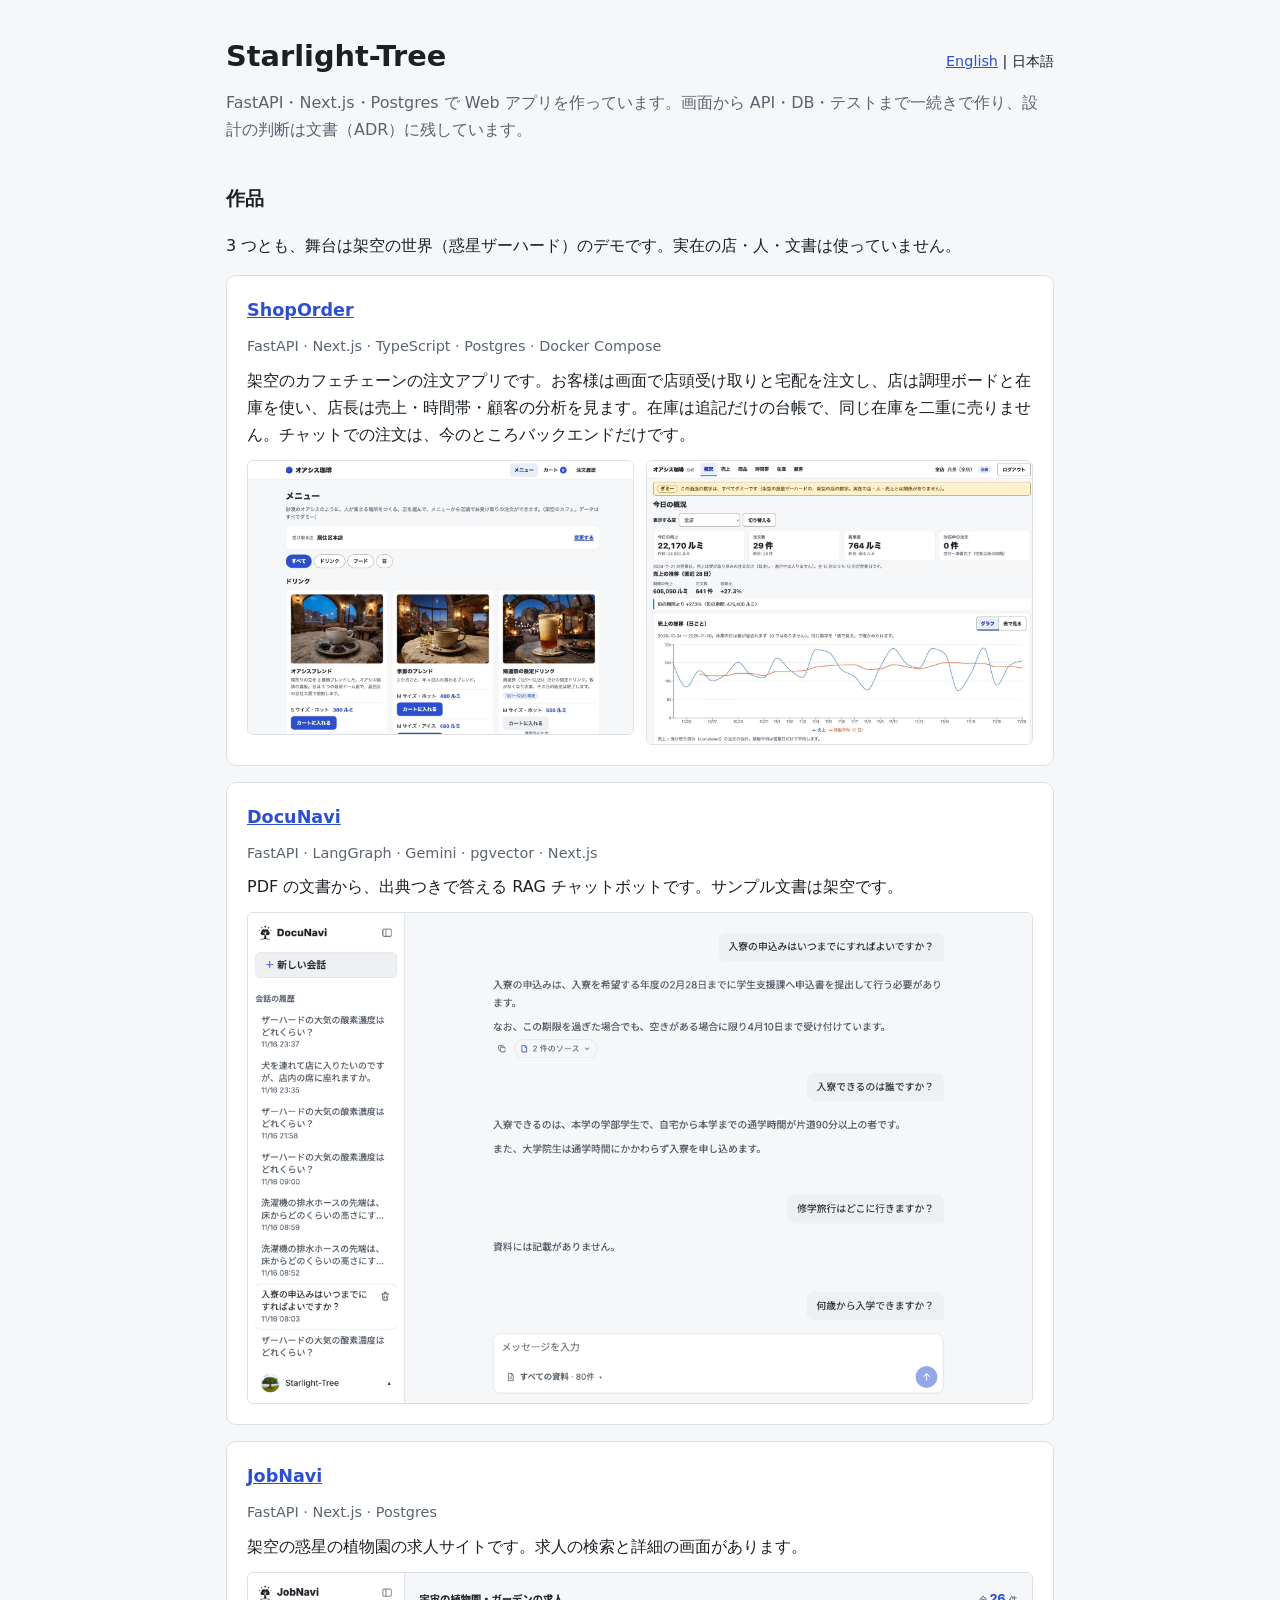
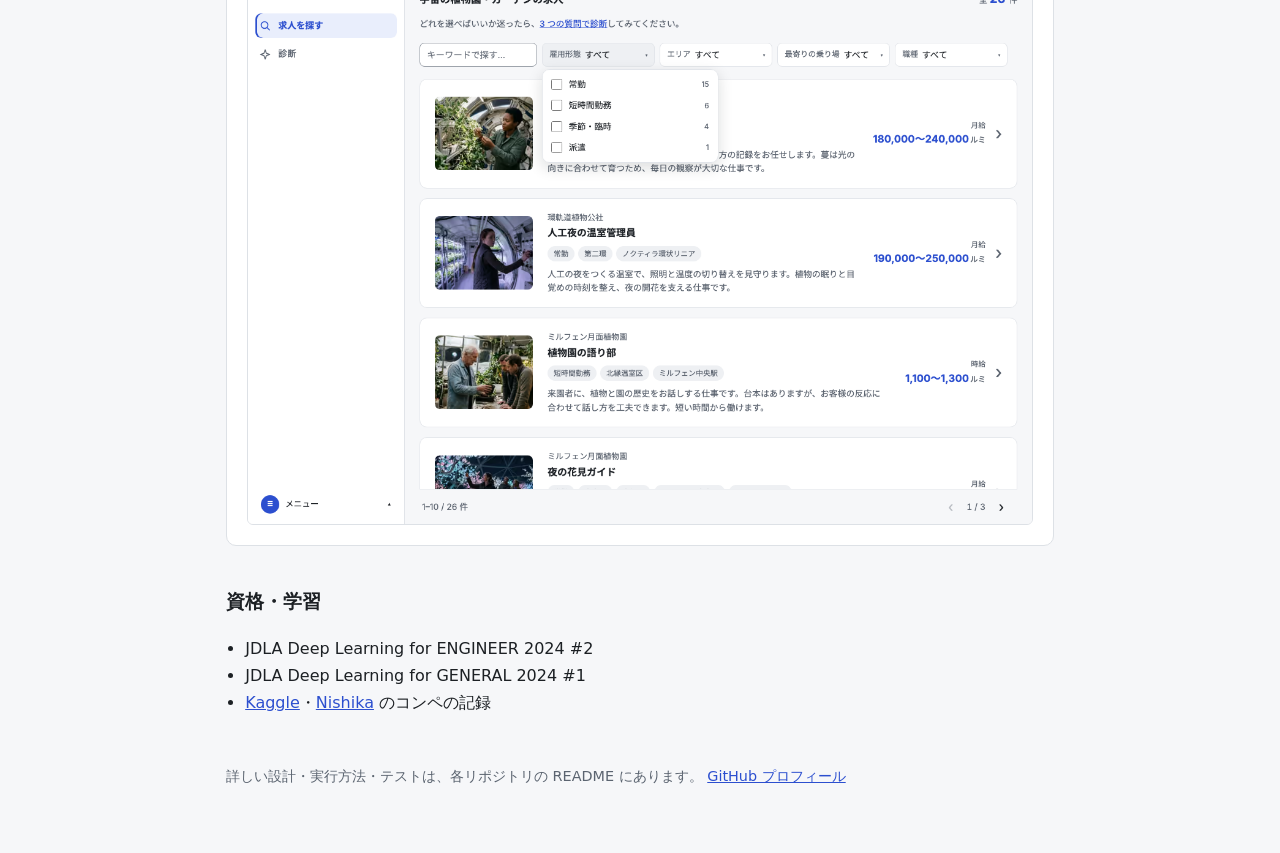
==== ja.html @ b70606ab "feat: add portfolio site Co-Authored-By: Claude Sonnet 5.5 <noreply@anthropic.com>" ====
<!doctype html>
<html lang="ja">
<head>
<meta charset="utf-8">
<meta name="viewport" content="width=device-width, initial-scale=1">
<title>Starlight-Tree | Web アプリの作品</title>
<meta name="description" content="FastAPI・Next.js・Postgres で一通り作った 3 つの Web アプリ。デモの舞台はすべて架空の世界です。">
<link rel="stylesheet" href="style.css">
</head>
<body>
<main>
  <header>
    <h1>Starlight-Tree</h1>
    <span class="lang"><a href="./">English</a> | 日本語</span>
  </header>
  <p class="lead">FastAPI・Next.js・Postgres で Web アプリを作っています。画面から API・DB・テストまで一続きで作り、設計の判断は文書（ADR）に残しています。</p>

  <h2>作品</h2>
  <p>3 つとも、舞台は架空の世界（惑星ザーハード）のデモです。実在の店・人・文書は使っていません。</p>

  <section class="card">
    <h3><a href="https://github.com/Starlight-Tree/ShopOrder">ShopOrder</a></h3>
    <p class="tags">FastAPI · Next.js · TypeScript · Postgres · Docker Compose</p>
    <p>架空のカフェチェーンの注文アプリです。お客様は画面で店頭受け取りと宅配を注文し、店は調理ボードと在庫を使い、店長は売上・時間帯・顧客の分析を見ます。在庫は追記だけの台帳で、同じ在庫を二重に売りません。チャットでの注文は、今のところバックエンドだけです。</p>
    <div class="shots">
      <img src="img/shoporder-menu.jpg" alt="ShopOrder のメニュー画面" loading="lazy">
      <img src="img/shoporder-overview.jpg" alt="ShopOrder の店長の概況。売上の折れ線" loading="lazy">
    </div>
  </section>

  <section class="card">
    <h3><a href="https://github.com/Starlight-Tree/DocuNavi">DocuNavi</a></h3>
    <p class="tags">FastAPI · LangGraph · Gemini · pgvector · Next.js</p>
    <p>PDF の文書から、出典つきで答える RAG チャットボットです。サンプル文書は架空です。</p>
    <div class="shots">
      <img src="img/docunavi-chat.png" alt="DocuNavi の、出典つきの回答" loading="lazy">
    </div>
  </section>

  <section class="card">
    <h3><a href="https://github.com/Starlight-Tree/JobNavi">JobNavi</a></h3>
    <p class="tags">FastAPI · Next.js · Postgres</p>
    <p>架空の惑星の植物園の求人サイトです。求人の検索と詳細の画面があります。</p>
    <div class="shots">
      <img src="img/jobnavi-search.png" alt="JobNavi の求人検索画面" loading="lazy">
    </div>
  </section>

  <h2>資格・学習</h2>
  <ul>
    <li>JDLA Deep Learning for ENGINEER 2024 #2</li>
    <li>JDLA Deep Learning for GENERAL 2024 #1</li>
    <li><a href="https://github.com/Starlight-Tree/kaggle">Kaggle</a>・<a href="https://github.com/Starlight-Tree/nishika">Nishika</a> のコンペの記録</li>
  </ul>

  <footer>
    詳しい設計・実行方法・テストは、各リポジトリの README にあります。 <a href="https://github.com/Starlight-Tree">GitHub プロフィール</a>
  </footer>
</main>
</body>
</html>
---- style.css ----
:root {
  --bg: #f6f7f9;
  --fg: #1c2024;
  --muted: #5b6470;
  --card: #ffffff;
  --line: #dde1e6;
  --accent: #2c4fcf;
}
@media (prefers-color-scheme: dark) {
  :root {
    --bg: #0d1117;
    --fg: #e6e9ee;
    --muted: #9aa4b2;
    --card: #151b23;
    --line: #2a3340;
    --accent: #8aa2ff;
  }
}
* { box-sizing: border-box; }
body {
  margin: 0;
  background: var(--bg);
  color: var(--fg);
  font: 16px/1.7 system-ui, -apple-system, "Segoe UI", "Hiragino Sans", "Noto Sans JP", sans-serif;
}
main { max-width: 860px; margin: 0 auto; padding: 32px 16px 64px; }
a { color: var(--accent); }
header { display: flex; justify-content: space-between; align-items: baseline; flex-wrap: wrap; gap: 8px; }
h1 { font-size: 1.8rem; margin: 0; }
h2 { font-size: 1.2rem; margin: 40px 0 12px; }
.lead { color: var(--muted); margin: 8px 0 0; }
.lang { font-size: 0.9rem; }
.card {
  background: var(--card);
  border: 1px solid var(--line);
  border-radius: 10px;
  padding: 20px;
  margin: 16px 0;
}
.card h3 { margin: 0 0 4px; font-size: 1.1rem; }
.tags { color: var(--muted); font-size: 0.9rem; margin: 0 0 12px; }
.card p { margin: 8px 0; }
.shots { display: grid; grid-template-columns: repeat(auto-fit, minmax(240px, 1fr)); gap: 12px; margin-top: 12px; }
.shots img { width: 100%; height: auto; border: 1px solid var(--line); border-radius: 6px; display: block; }
ul { padding-left: 1.2em; }
footer { margin-top: 48px; color: var(--muted); font-size: 0.9rem; }
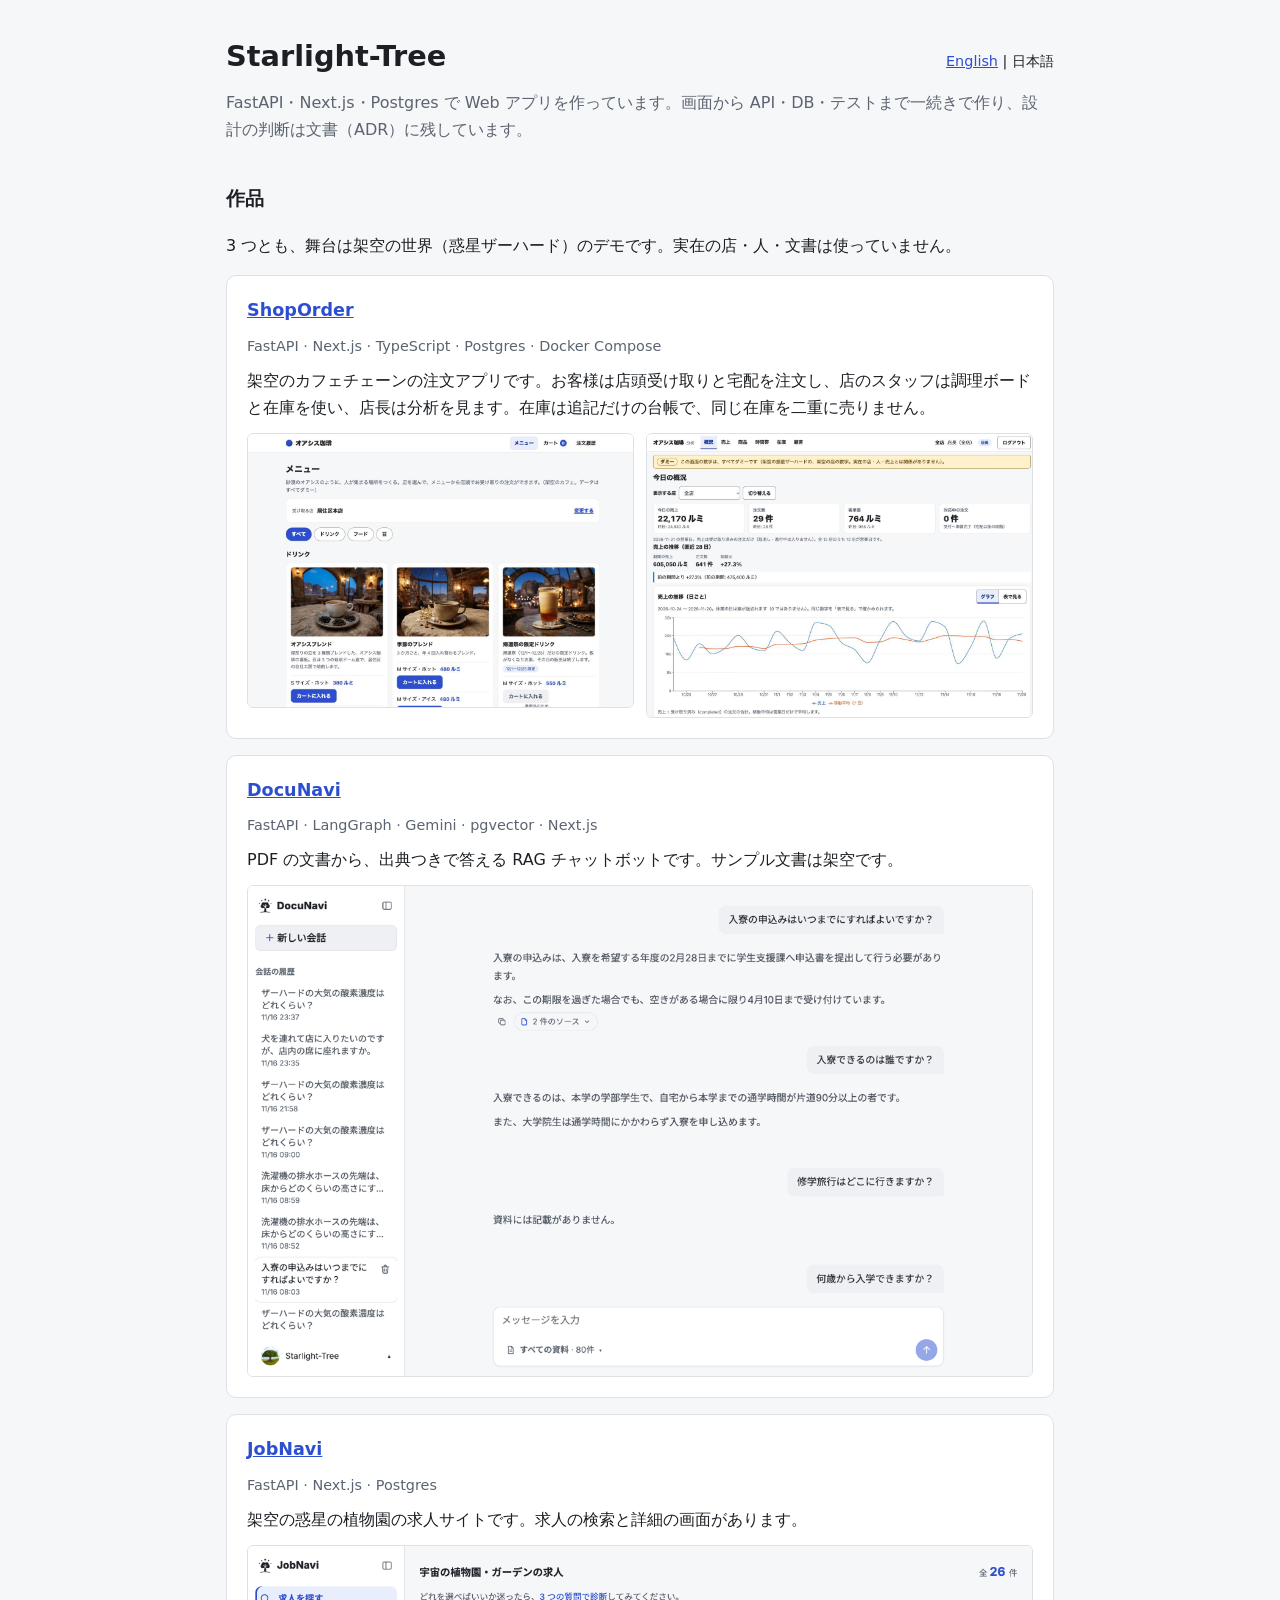
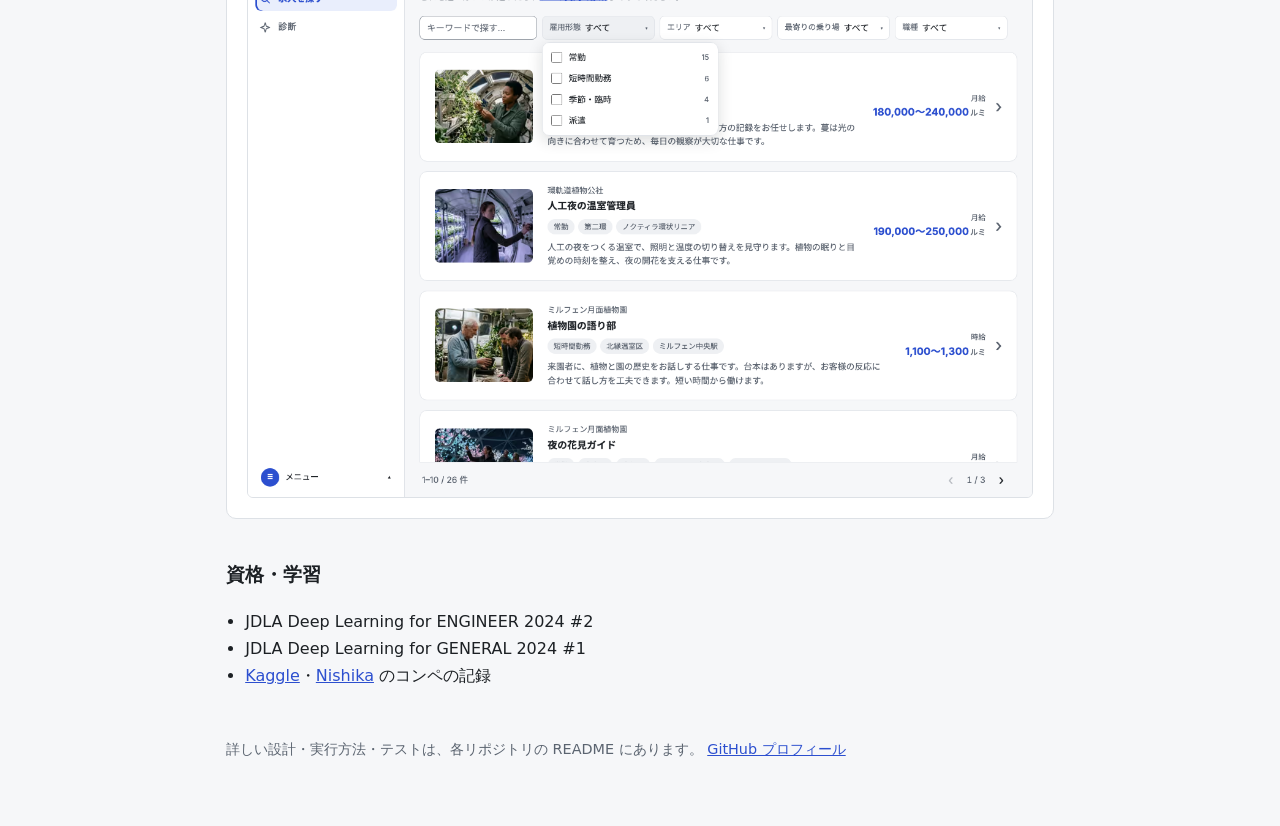
==== commit a97c6302: "fix: shorten ShopOrder description Co-Authored-By: Claude Sonnet 5.5 <noreply@anthropic.com>" ====
--- a/ja.html
+++ b/ja.html
@@ -21,7 +21,7 @@
   <section class="card">
     <h3><a href="https://github.com/Starlight-Tree/ShopOrder">ShopOrder</a></h3>
     <p class="tags">FastAPI · Next.js · TypeScript · Postgres · Docker Compose</p>
-    <p>架空のカフェチェーンの注文アプリです。お客様は画面で店頭受け取りと宅配を注文し、店は調理ボードと在庫を使い、店長は売上・時間帯・顧客の分析を見ます。在庫は追記だけの台帳で、同じ在庫を二重に売りません。チャットでの注文は、今のところバックエンドだけです。</p>
+    <p>架空のカフェチェーンの注文アプリです。お客様は店頭受け取りと宅配を注文し、店のスタッフは調理ボードと在庫を使い、店長は分析を見ます。在庫は追記だけの台帳で、同じ在庫を二重に売りません。</p>
     <div class="shots">
       <img src="img/shoporder-menu.jpg" alt="ShopOrder のメニュー画面" loading="lazy">
       <img src="img/shoporder-overview.jpg" alt="ShopOrder の店長の概況。売上の折れ線" loading="lazy">
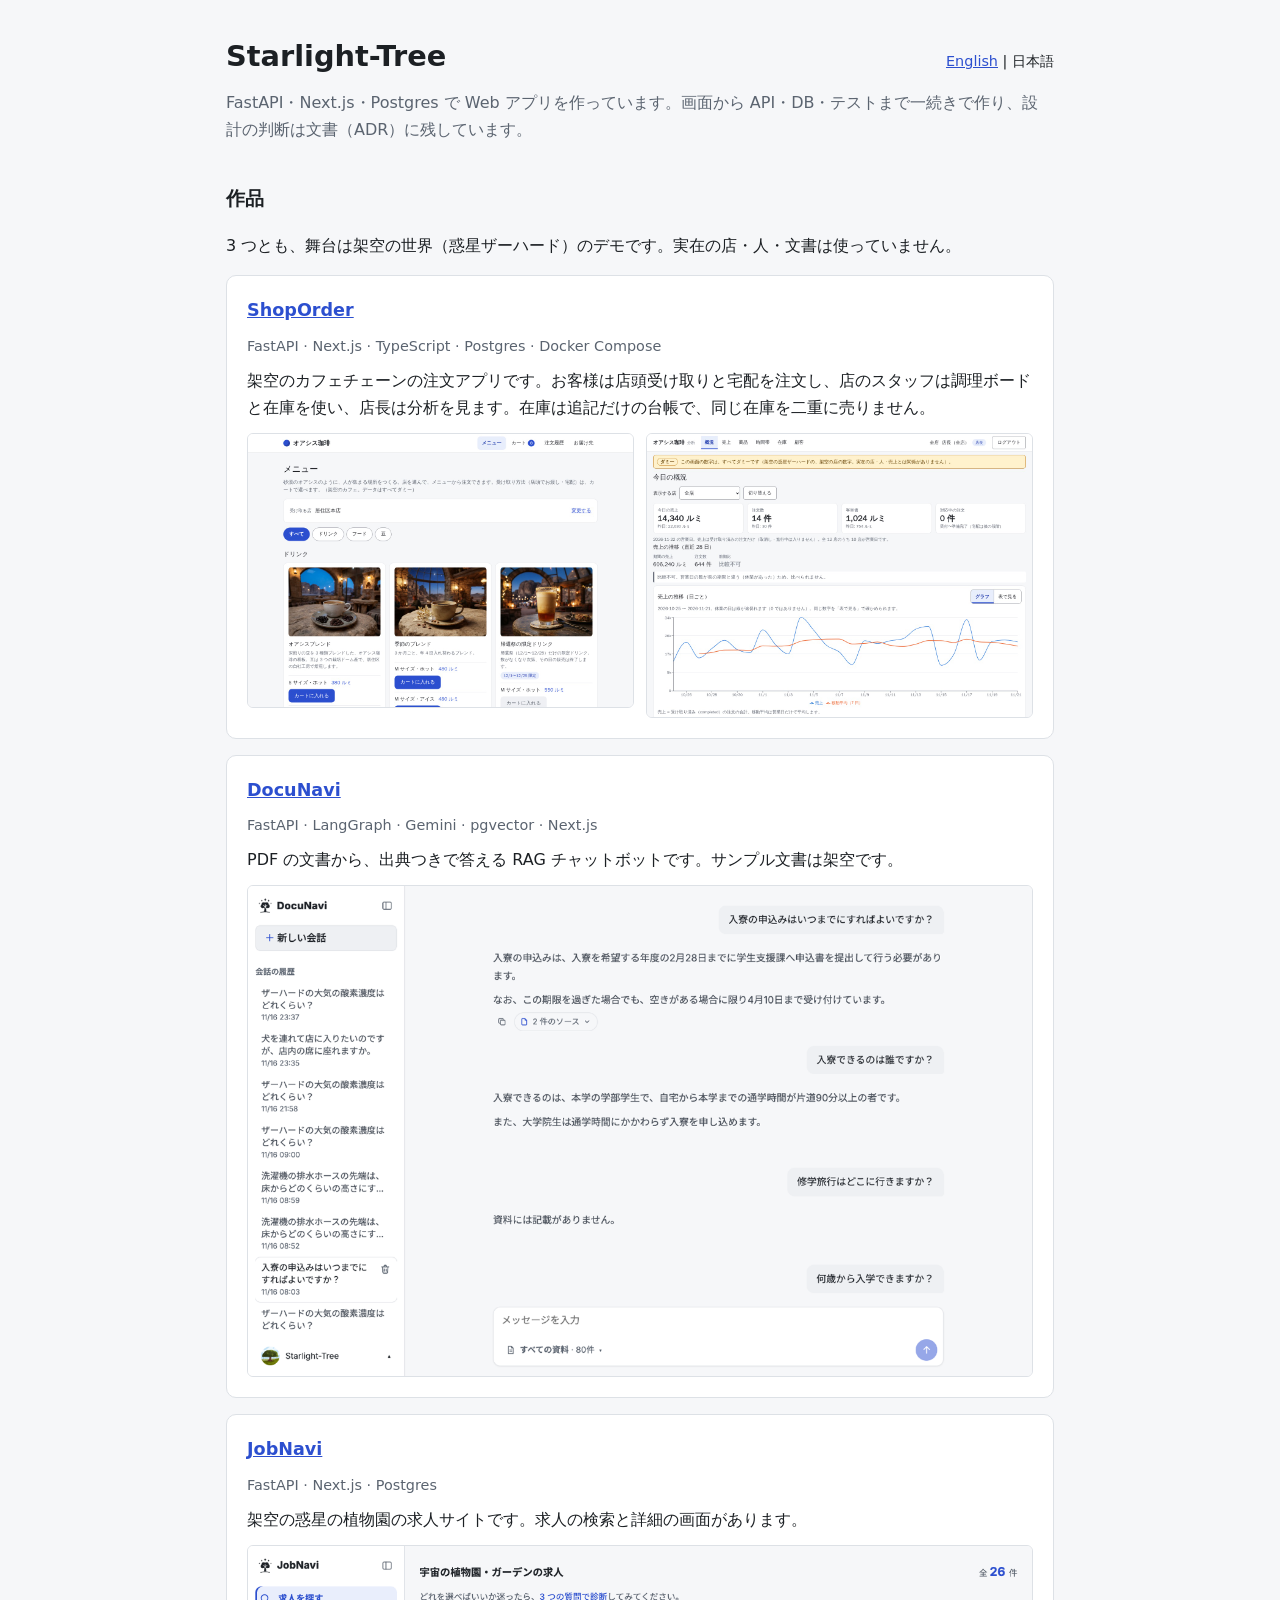
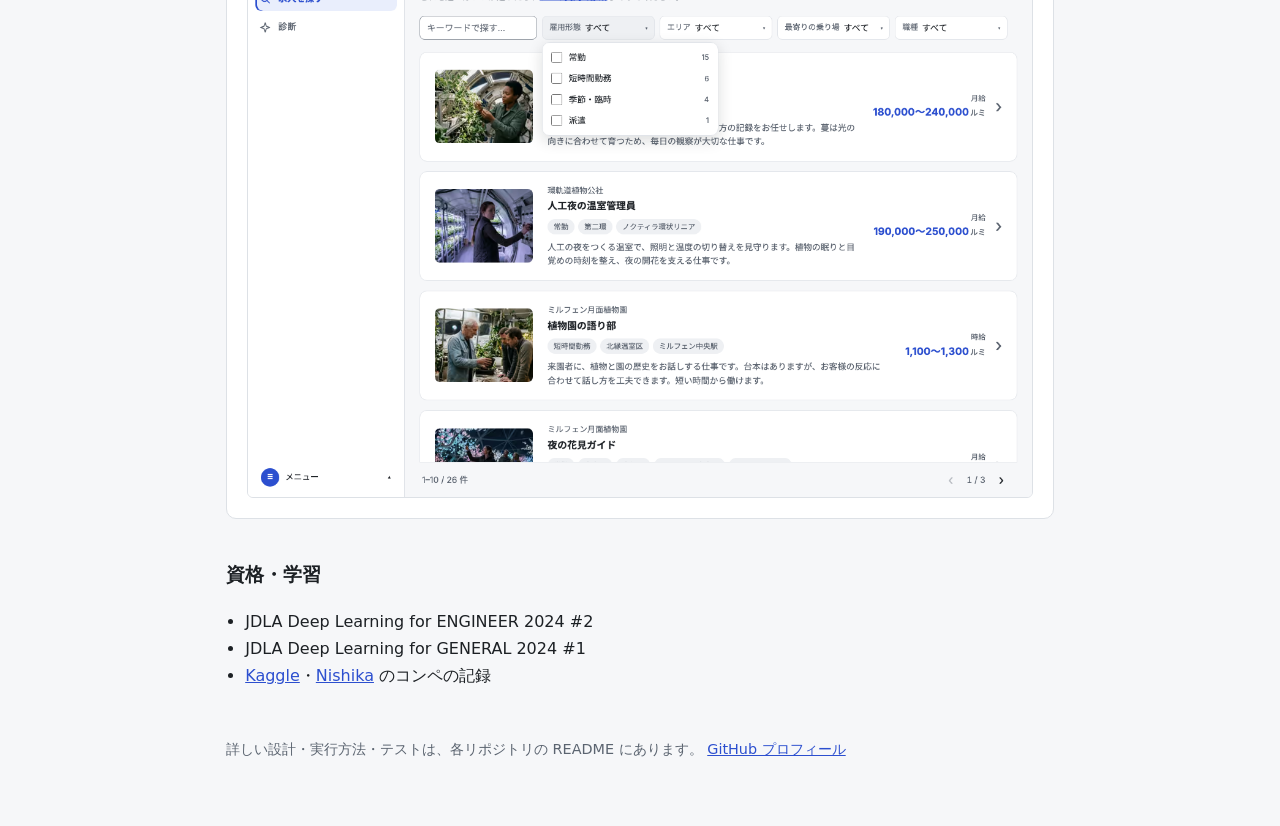
==== commit 28a04b2c: "feat(site): switch ShopOrder screenshots with the colour scheme Wrap the two ShopOrder screenshots i" ====
--- a/ja.html
+++ b/ja.html
@@ -23,8 +23,14 @@
     <p class="tags">FastAPI · Next.js · TypeScript · Postgres · Docker Compose</p>
     <p>架空のカフェチェーンの注文アプリです。お客様は店頭受け取りと宅配を注文し、店のスタッフは調理ボードと在庫を使い、店長は分析を見ます。在庫は追記だけの台帳で、同じ在庫を二重に売りません。</p>
     <div class="shots">
-      <img src="img/shoporder-menu.jpg" alt="ShopOrder のメニュー画面" loading="lazy">
-      <img src="img/shoporder-overview.jpg" alt="ShopOrder の店長の概況。売上の折れ線" loading="lazy">
+      <picture>
+        <source media="(prefers-color-scheme: dark)" srcset="img/shoporder-menu-dark.jpg">
+        <img src="img/shoporder-menu.jpg" alt="ShopOrder のメニュー画面" width="1264" height="896" loading="lazy">
+      </picture>
+      <picture>
+        <source media="(prefers-color-scheme: dark)" srcset="img/shoporder-overview-dark.jpg">
+        <img src="img/shoporder-overview.jpg" alt="ShopOrder の店長の概況。売上の折れ線" width="1264" height="928" loading="lazy">
+      </picture>
     </div>
   </section>
 
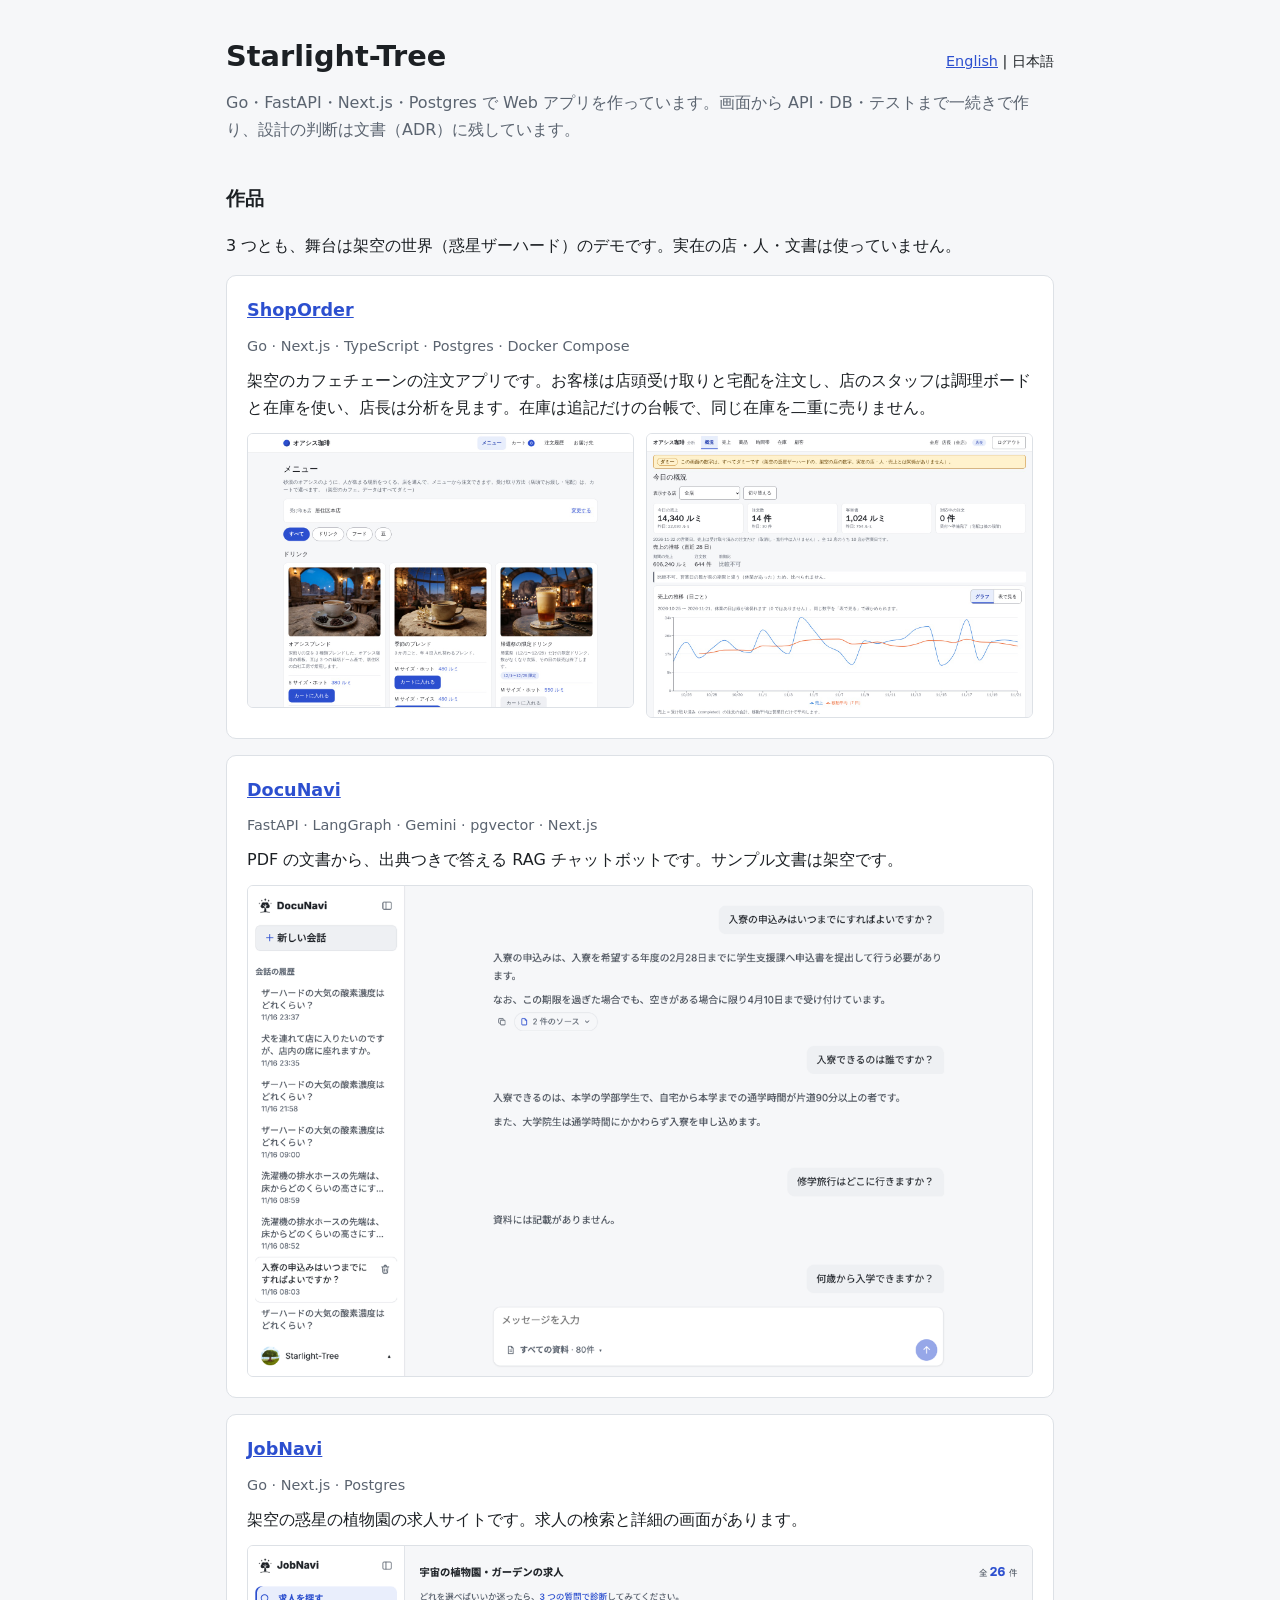
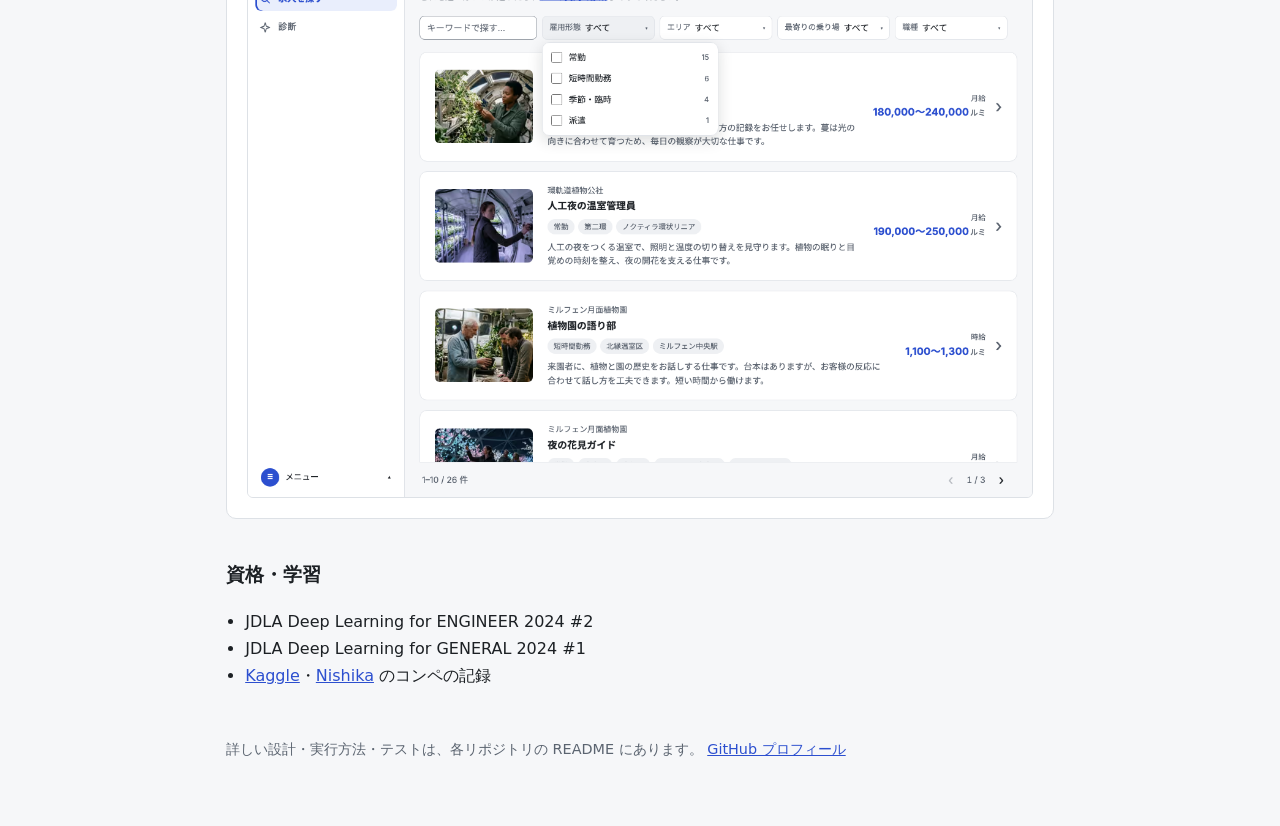
==== commit fbb4cef0: "fix(site): show Go for the rewritten ShopOrder and JobNavi APIs Co-Authored-By: Claude Sonnet 5.5 <n" ====
--- a/ja.html
+++ b/ja.html
@@ -4,7 +4,7 @@
 <meta charset="utf-8">
 <meta name="viewport" content="width=device-width, initial-scale=1">
 <title>Starlight-Tree | Web アプリの作品</title>
-<meta name="description" content="FastAPI・Next.js・Postgres で一通り作った 3 つの Web アプリ。デモの舞台はすべて架空の世界です。">
+<meta name="description" content="Go・FastAPI・Next.js・Postgres で一通り作った 3 つの Web アプリ。デモの舞台はすべて架空の世界です。">
 <link rel="stylesheet" href="style.css">
 </head>
 <body>
@@ -13,14 +13,14 @@
     <h1>Starlight-Tree</h1>
     <span class="lang"><a href="./">English</a> | 日本語</span>
   </header>
-  <p class="lead">FastAPI・Next.js・Postgres で Web アプリを作っています。画面から API・DB・テストまで一続きで作り、設計の判断は文書（ADR）に残しています。</p>
+  <p class="lead">Go・FastAPI・Next.js・Postgres で Web アプリを作っています。画面から API・DB・テストまで一続きで作り、設計の判断は文書（ADR）に残しています。</p>
 
   <h2>作品</h2>
   <p>3 つとも、舞台は架空の世界（惑星ザーハード）のデモです。実在の店・人・文書は使っていません。</p>
 
   <section class="card">
     <h3><a href="https://github.com/Starlight-Tree/ShopOrder">ShopOrder</a></h3>
-    <p class="tags">FastAPI · Next.js · TypeScript · Postgres · Docker Compose</p>
+    <p class="tags">Go · Next.js · TypeScript · Postgres · Docker Compose</p>
     <p>架空のカフェチェーンの注文アプリです。お客様は店頭受け取りと宅配を注文し、店のスタッフは調理ボードと在庫を使い、店長は分析を見ます。在庫は追記だけの台帳で、同じ在庫を二重に売りません。</p>
     <div class="shots">
       <picture>
@@ -39,16 +39,22 @@
     <p class="tags">FastAPI · LangGraph · Gemini · pgvector · Next.js</p>
     <p>PDF の文書から、出典つきで答える RAG チャットボットです。サンプル文書は架空です。</p>
     <div class="shots">
-      <img src="img/docunavi-chat.png" alt="DocuNavi の、出典つきの回答" loading="lazy">
+      <picture>
+        <source media="(prefers-color-scheme: dark)" srcset="img/docunavi-chat-dark.png">
+        <img src="img/docunavi-chat.png" alt="DocuNavi の、出典つきの回答" width="1280" height="800" loading="lazy">
+      </picture>
     </div>
   </section>
 
   <section class="card">
     <h3><a href="https://github.com/Starlight-Tree/JobNavi">JobNavi</a></h3>
-    <p class="tags">FastAPI · Next.js · Postgres</p>
+    <p class="tags">Go · Next.js · Postgres</p>
     <p>架空の惑星の植物園の求人サイトです。求人の検索と詳細の画面があります。</p>
     <div class="shots">
-      <img src="img/jobnavi-search.png" alt="JobNavi の求人検索画面" loading="lazy">
+      <picture>
+        <source media="(prefers-color-scheme: dark)" srcset="img/jobnavi-search-dark.png">
+        <img src="img/jobnavi-search.png" alt="JobNavi の求人検索画面" width="1280" height="900" loading="lazy">
+      </picture>
     </div>
   </section>
 
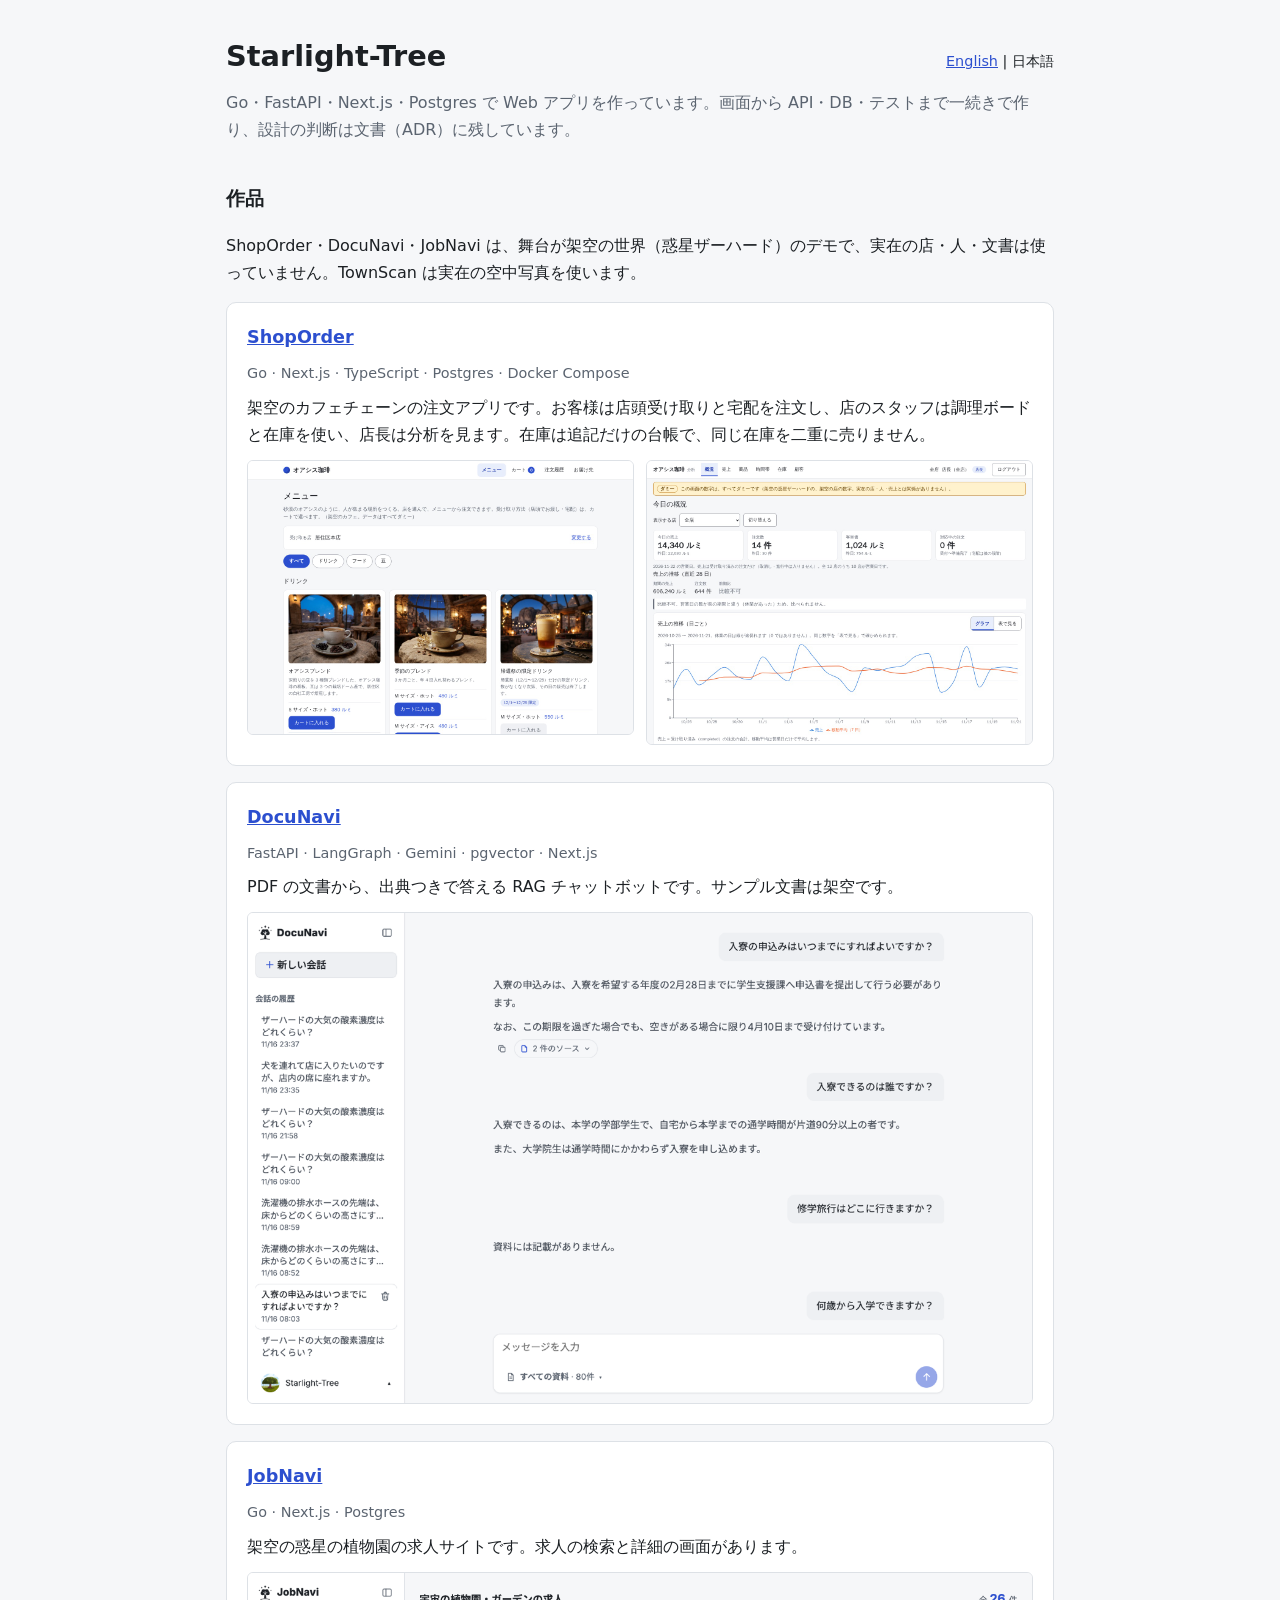
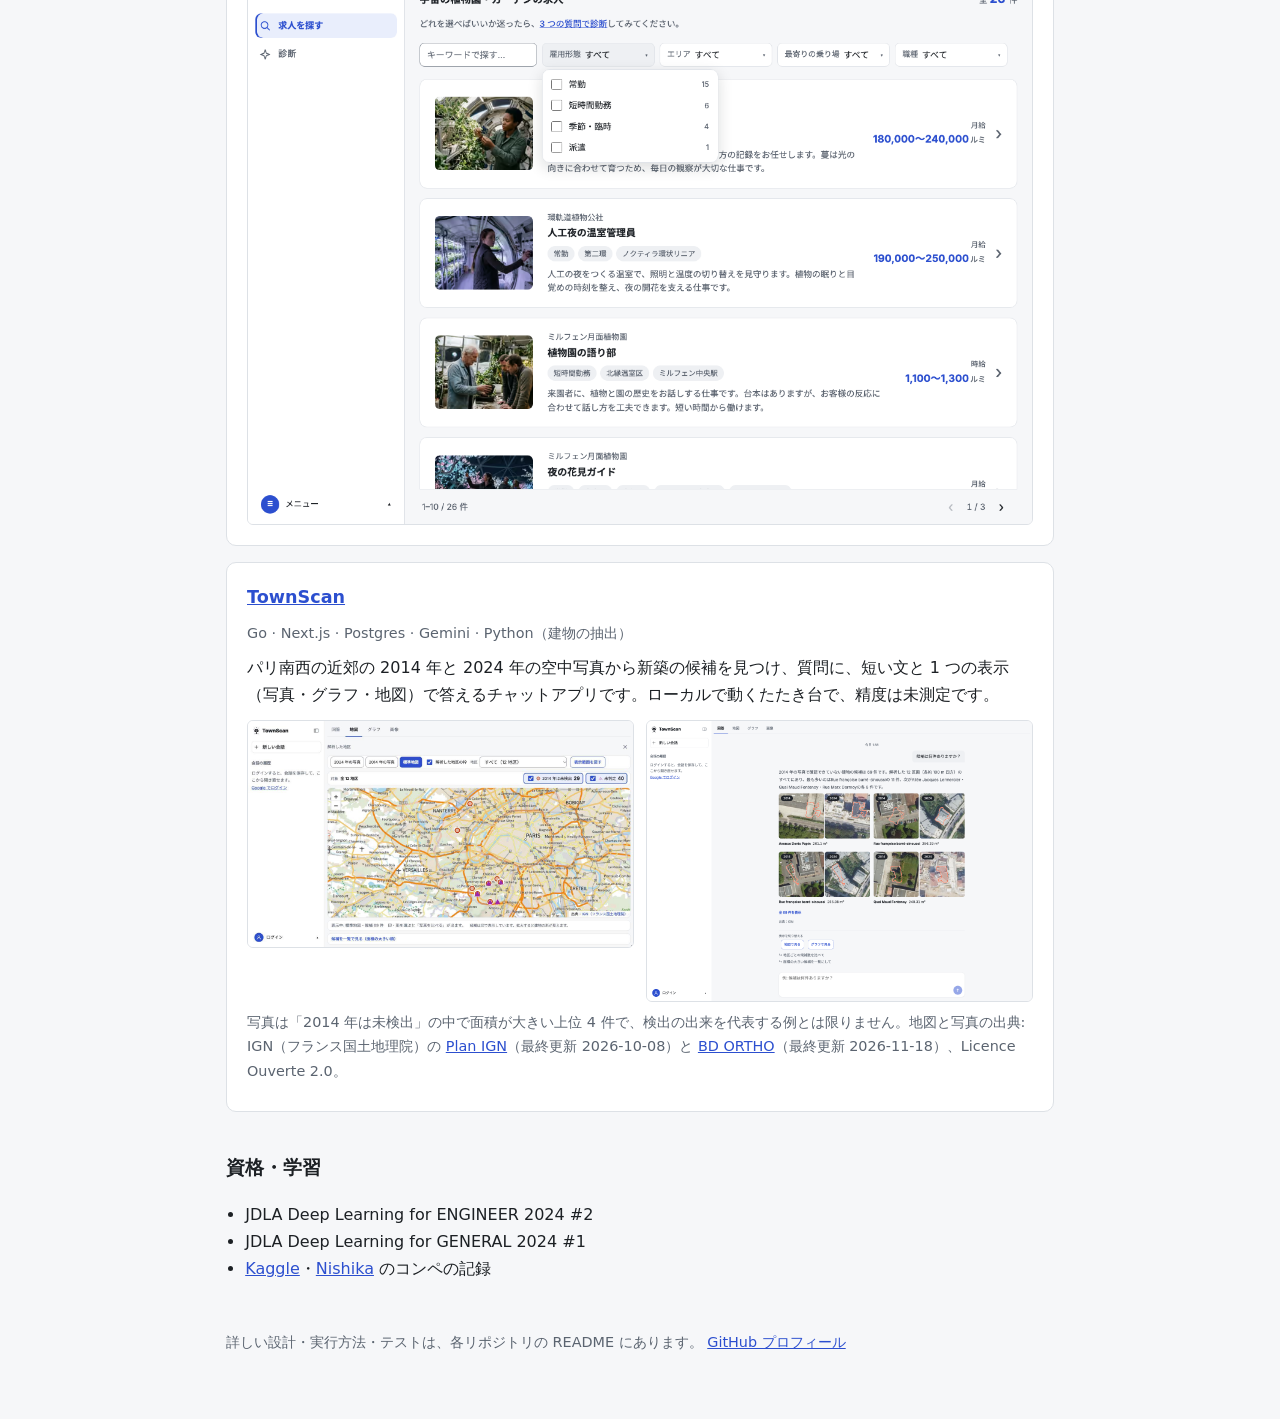
==== commit e9b90dd0: "feat(site): add TownScan Co-Authored-By: Claude Sonnet 5.5 <noreply@anthropic.com>" ====
--- a/ja.html
+++ b/ja.html
@@ -4,7 +4,7 @@
 <meta charset="utf-8">
 <meta name="viewport" content="width=device-width, initial-scale=1">
 <title>Starlight-Tree | Web アプリの作品</title>
-<meta name="description" content="Go・FastAPI・Next.js・Postgres で一通り作った 3 つの Web アプリ。デモの舞台はすべて架空の世界です。">
+<meta name="description" content="Go・FastAPI・Next.js・Postgres で一通り作った 4 つの Web アプリ。3 つは架空の世界が舞台のデモ、1 つは実在の空中写真を使います。">
 <link rel="stylesheet" href="style.css">
 </head>
 <body>
@@ -16,7 +16,7 @@
   <p class="lead">Go・FastAPI・Next.js・Postgres で Web アプリを作っています。画面から API・DB・テストまで一続きで作り、設計の判断は文書（ADR）に残しています。</p>
 
   <h2>作品</h2>
-  <p>3 つとも、舞台は架空の世界（惑星ザーハード）のデモです。実在の店・人・文書は使っていません。</p>
+  <p>ShopOrder・DocuNavi・JobNavi は、舞台が架空の世界（惑星ザーハード）のデモで、実在の店・人・文書は使っていません。TownScan は実在の空中写真を使います。</p>
 
   <section class="card">
     <h3><a href="https://github.com/Starlight-Tree/ShopOrder">ShopOrder</a></h3>
@@ -58,6 +58,23 @@
     </div>
   </section>
 
+  <section class="card">
+    <h3><a href="https://github.com/Starlight-Tree/TownScan">TownScan</a></h3>
+    <p class="tags">Go · Next.js · Postgres · Gemini · Python（建物の抽出）</p>
+    <p>パリ南西の近郊の 2014 年と 2024 年の空中写真から新築の候補を見つけ、質問に、短い文と 1 つの表示（写真・グラフ・地図）で答えるチャットアプリです。ローカルで動くたたき台で、精度は未測定です。</p>
+    <div class="shots">
+      <picture>
+        <source media="(prefers-color-scheme: dark)" srcset="img/townscan-map-dark.jpg">
+        <img src="img/townscan-map.jpg" alt="TownScan の地図。解析した 12 地区の候補の位置" width="1280" height="752" loading="lazy">
+      </picture>
+      <picture>
+        <source media="(prefers-color-scheme: dark)" srcset="img/townscan-chat-dark.png">
+        <img src="img/townscan-chat.png" alt="TownScan のチャットの回答。4 件の候補の 2014 年と 2024 年の写真" width="1288" height="936" loading="lazy">
+      </picture>
+    </div>
+    <p class="tags">写真は「2014 年は未検出」の中で面積が大きい上位 4 件で、検出の出来を代表する例とは限りません。地図と写真の出典: IGN（フランス国土地理院）の <a href="https://www.data.gouv.fr/datasets/plan-ign">Plan IGN</a>（最終更新 2026-10-08）と <a href="https://www.data.gouv.fr/datasets/bd-ortho-r">BD ORTHO</a>（最終更新 2026-11-18）、Licence Ouverte 2.0。</p>
+  </section>
+
   <h2>資格・学習</h2>
   <ul>
     <li>JDLA Deep Learning for ENGINEER 2024 #2</li>
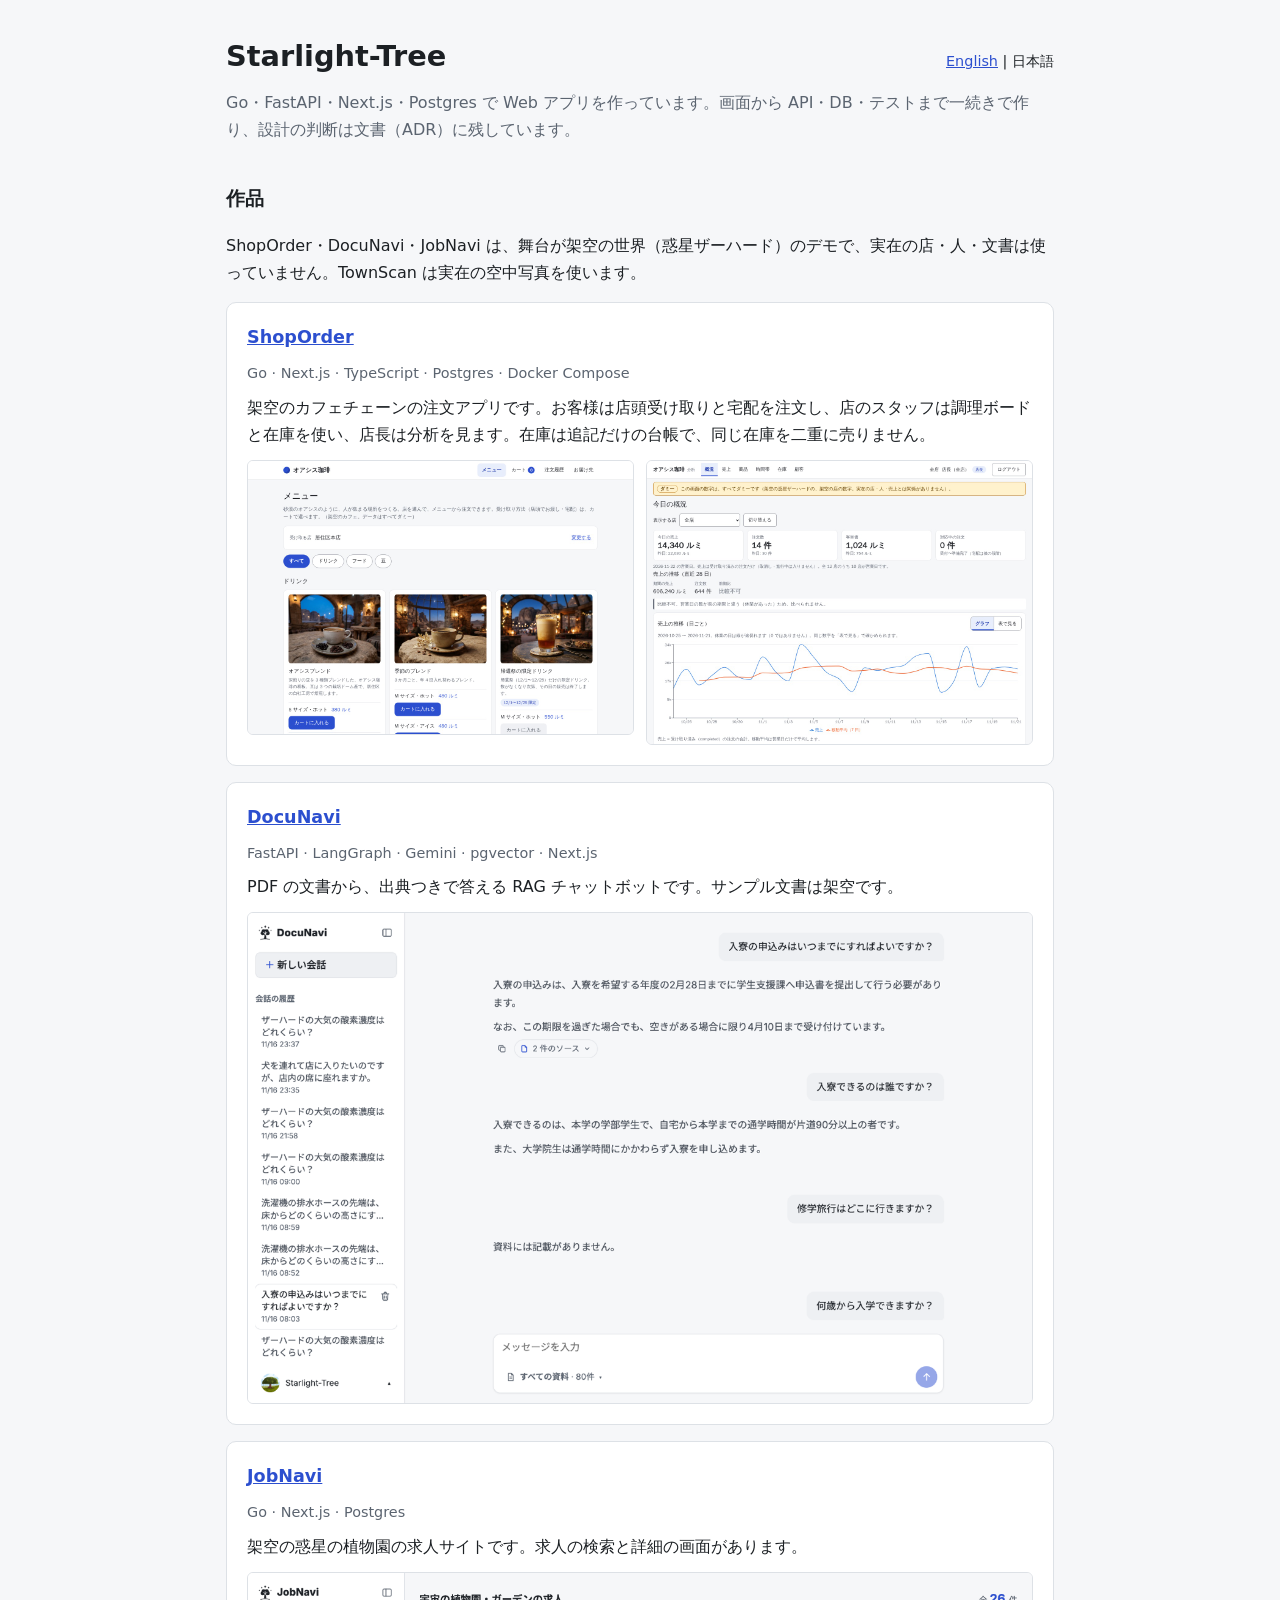
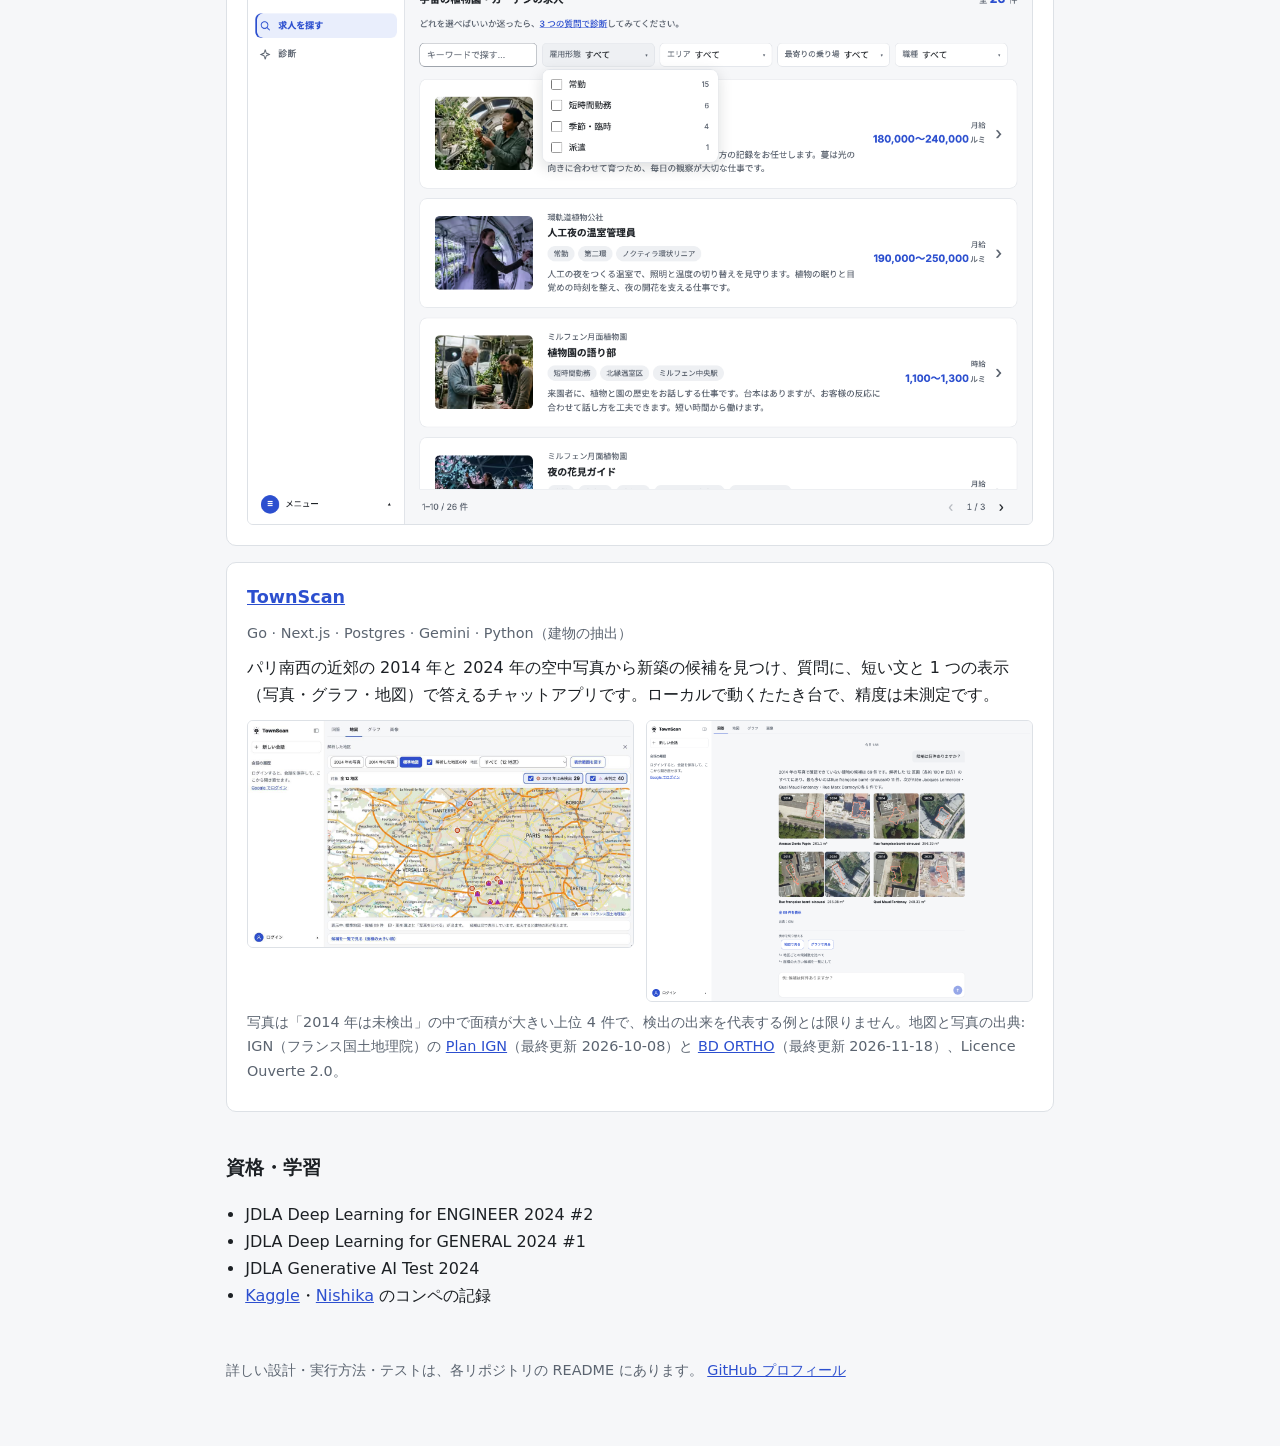
==== commit 8b9ff4ec: "docs(site): add the JDLA Generative AI Test certification Co-Authored-By: Claude Sonnet 5.5 <noreply" ====
--- a/ja.html
+++ b/ja.html
@@ -79,6 +79,7 @@
   <ul>
     <li>JDLA Deep Learning for ENGINEER 2024 #2</li>
     <li>JDLA Deep Learning for GENERAL 2024 #1</li>
+    <li>JDLA Generative AI Test 2024</li>
     <li><a href="https://github.com/Starlight-Tree/kaggle">Kaggle</a>・<a href="https://github.com/Starlight-Tree/nishika">Nishika</a> のコンペの記録</li>
   </ul>
 
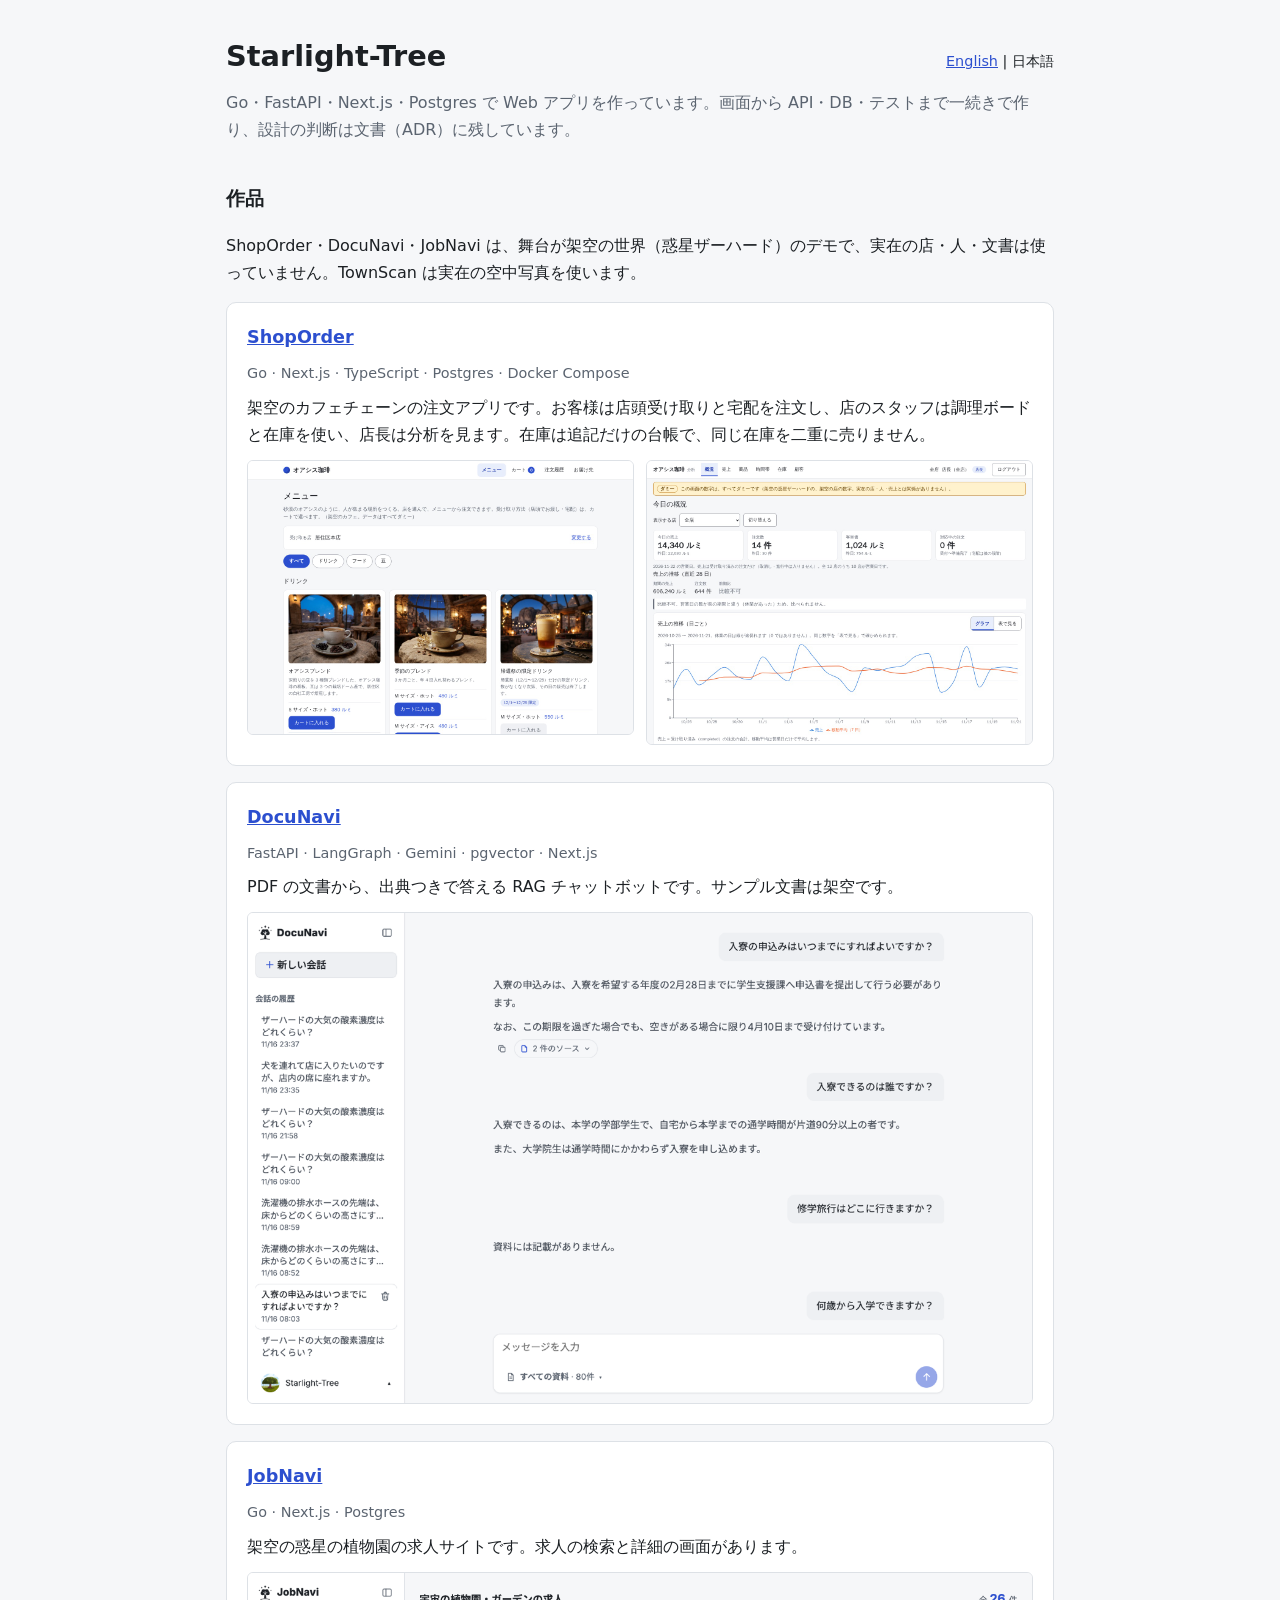
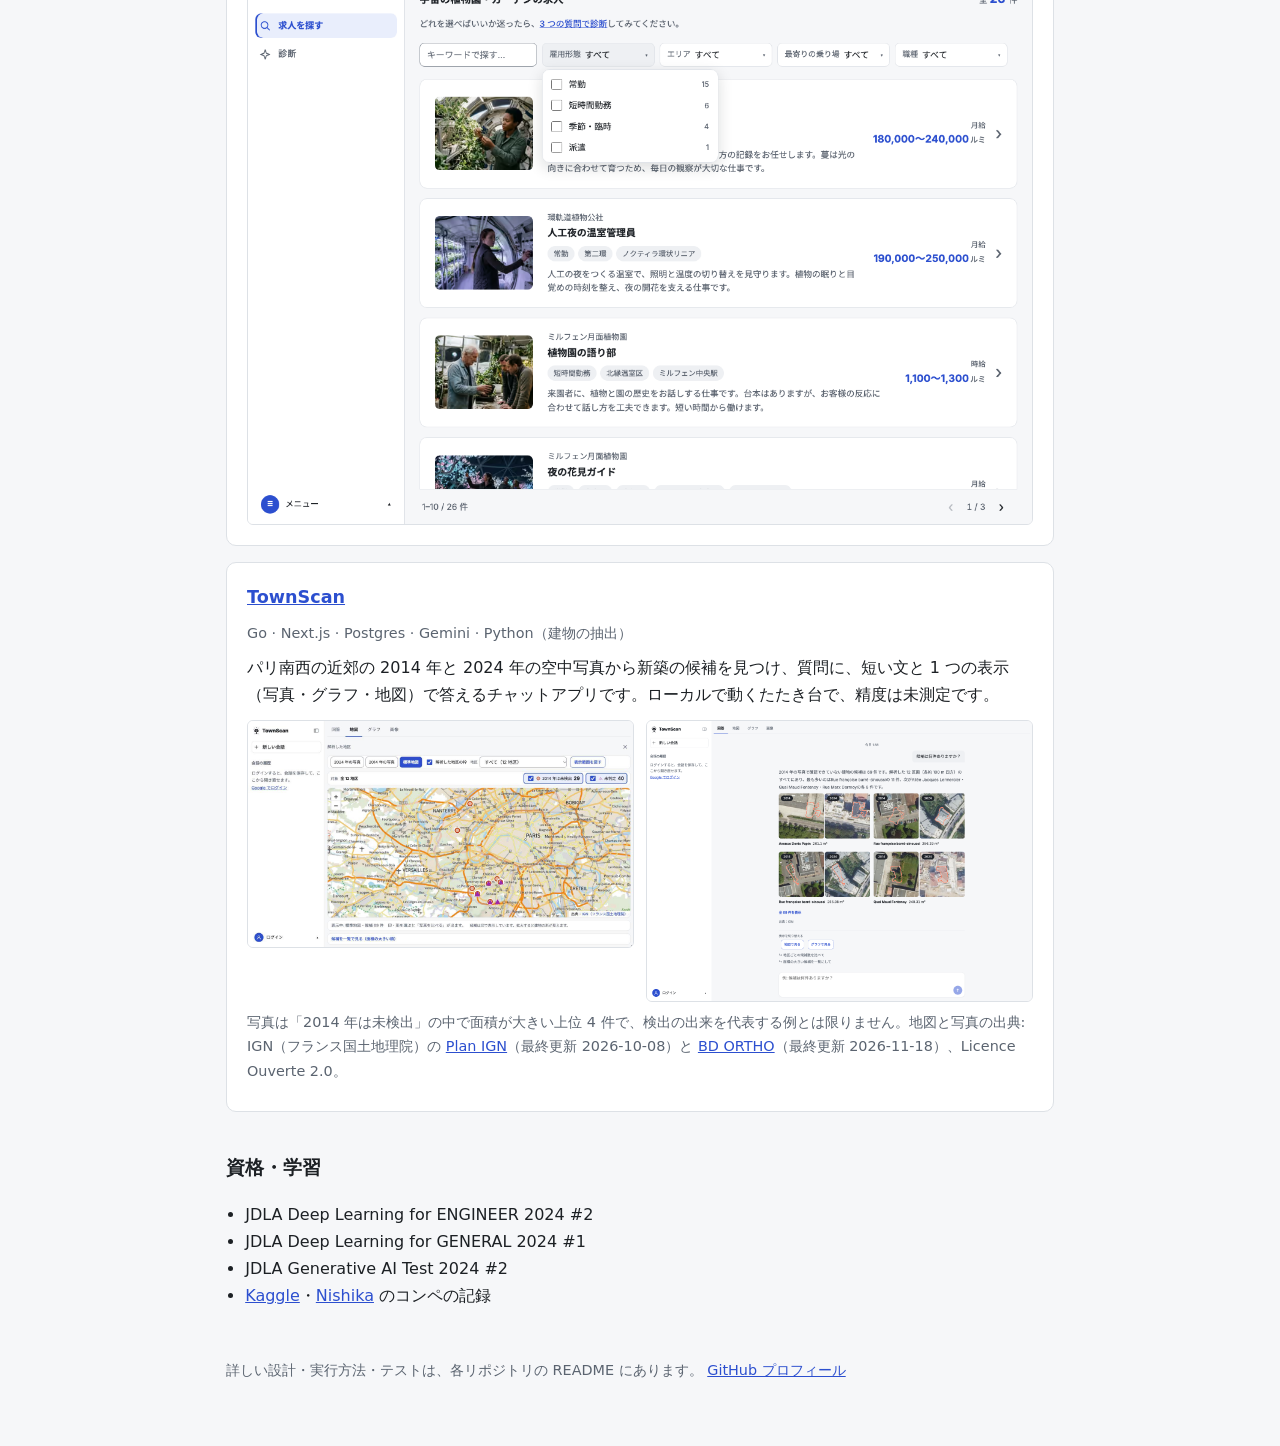
==== commit 08a521bc: "docs(site): add the exam round to the generative AI certification Co-Authored-By: Claude Sonnet 5.5 " ====
--- a/ja.html
+++ b/ja.html
@@ -79,7 +79,7 @@
   <ul>
     <li>JDLA Deep Learning for ENGINEER 2024 #2</li>
     <li>JDLA Deep Learning for GENERAL 2024 #1</li>
-    <li>JDLA Generative AI Test 2024</li>
+    <li>JDLA Generative AI Test 2024 #2</li>
     <li><a href="https://github.com/Starlight-Tree/kaggle">Kaggle</a>・<a href="https://github.com/Starlight-Tree/nishika">Nishika</a> のコンペの記録</li>
   </ul>
 
